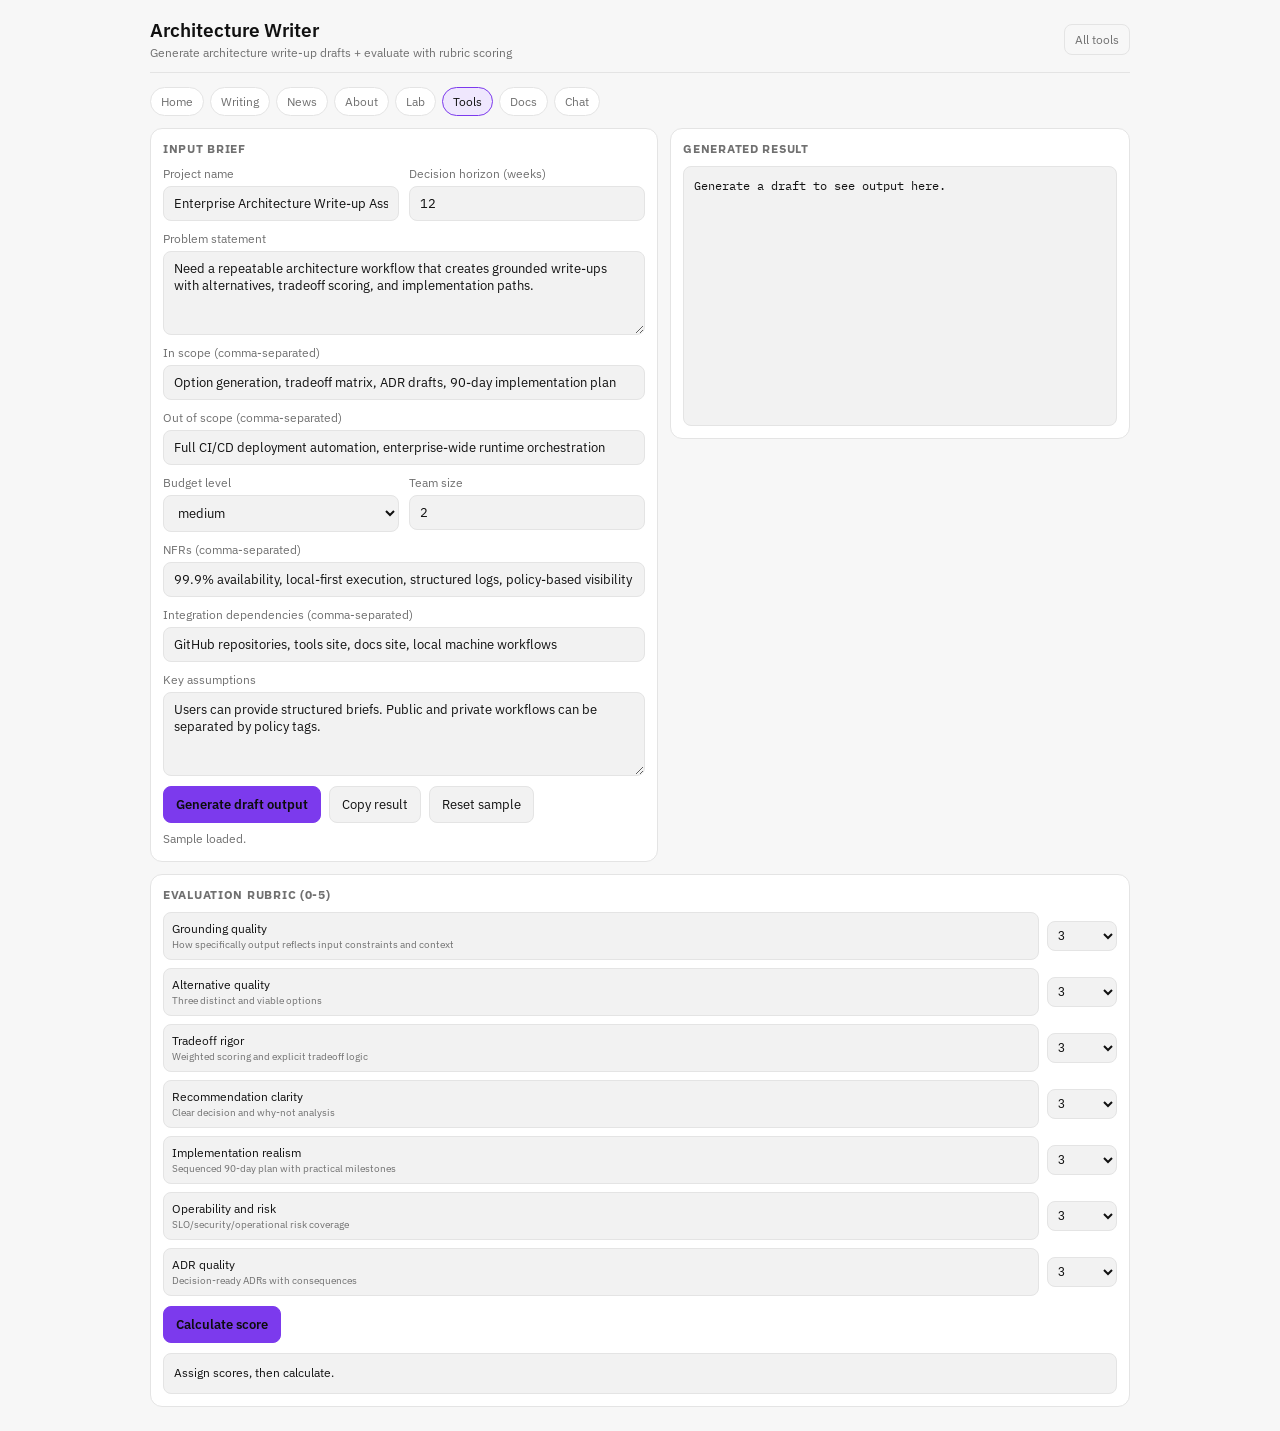
==== public/architecture-writer.html @ 19bf6549 "feat(nav): align tools pages with global site menu" ====
<!DOCTYPE html>
<html lang="en">
<head>
  <meta charset="UTF-8" />
  <meta name="viewport" content="width=device-width, initial-scale=1.0" />
  <title>Architecture Writer</title>
  <script>
    (function () {
      var m = document.cookie.match(/(?:^|;\s*)theme=(light|dark)/);
      var cookieTheme = m ? m[1] : null;
      var localTheme = null;
      try { localTheme = localStorage.getItem('theme'); } catch (_) {}
      var prefersDark = window.matchMedia && window.matchMedia('(prefers-color-scheme: dark)').matches;
      var theme = cookieTheme || localTheme || (prefersDark ? 'dark' : 'light');
      document.documentElement.setAttribute('data-theme', theme);
    })();
  </script>
  <link href="https://fonts.googleapis.com/css2?family=IBM+Plex+Mono:wght@400;500&family=IBM+Plex+Sans:wght@400;500;600&display=swap" rel="stylesheet" />
  <style>
    *, *::before, *::after { box-sizing: border-box; margin: 0; padding: 0; }
    :root {
      --bg: #0d0d0d;
      --surface: #161616;
      --surface2: #1f1f1f;
      --border: #2c2c2c;
      --text: #e2e2e2;
      --muted: #6b6b6b;
      --accent: #a78bfa;
      --ok: #4ade80;
      --warn: #fbbf24;
      --bad: #f87171;
      --sans: 'IBM Plex Sans', sans-serif;
      --mono: 'IBM Plex Mono', monospace;
    }
    html[data-theme="light"] {
      --bg: #f7f7f7;
      --surface: #ffffff;
      --surface2: #f2f2f2;
      --border: #e4e4e4;
      --text: #111111;
      --muted: #707070;
      --accent: #7c3aed;
      --ok: #166534;
      --warn: #92400e;
      --bad: #b91c1c;
    }
    html, body {
      background: var(--bg);
      color: var(--text);
      font-family: var(--sans);
      min-height: 100%;
      -webkit-font-smoothing: antialiased;
    }
    body { padding: 18px 20px 24px; }
    .container { max-width: 980px; margin: 0 auto; }
    header {
      border-bottom: 1px solid var(--border);
      padding-bottom: 12px;
      margin-bottom: 14px;
      display: flex;
      align-items: center;
      justify-content: space-between;
      gap: 12px;
    }
    .title h1 { font-size: 19px; font-weight: 600; margin-bottom: 3px; }
    .subtitle { font-size: 12px; color: var(--muted); }
    .back-link {
      text-decoration: none;
      font-size: 12px;
      color: var(--muted);
      border: 1px solid var(--border);
      border-radius: 8px;
      padding: 7px 10px;
      white-space: nowrap;
    }
    .back-link:hover { color: var(--text); border-color: var(--accent); }
    .global-nav {
      display: flex;
      flex-wrap: wrap;
      gap: 6px;
      margin-top: 12px;
    }
    .global-nav a {
      text-decoration: none;
      font-size: 12px;
      color: var(--muted);
      border: 1px solid var(--border);
      background: var(--surface);
      border-radius: 999px;
      padding: 6px 10px;
      transition: color 0.15s, border-color 0.15s;
    }
    .global-nav a:hover { color: var(--text); border-color: var(--accent); }
    .global-nav a.active {
      color: var(--text);
      border-color: var(--accent);
      background: color-mix(in srgb, var(--accent) 12%, var(--surface));
    }

    .layout {
      display: grid;
      grid-template-columns: 1.05fr 0.95fr;
      gap: 12px;
      align-items: start;
    }

    .panel {
      background: var(--surface);
      border: 1px solid var(--border);
      border-radius: 12px;
      padding: 12px;
    }

    .panel h2 {
      font-size: 12px;
      text-transform: uppercase;
      letter-spacing: 0.06em;
      color: var(--muted);
      margin-bottom: 10px;
    }

    .grid {
      display: grid;
      grid-template-columns: repeat(2, minmax(0, 1fr));
      gap: 10px;
      margin-bottom: 10px;
    }

    .field { display: flex; flex-direction: column; gap: 5px; }
    .field span { font-size: 12px; color: var(--muted); }

    .field input,
    .field textarea,
    .field select {
      width: 100%;
      background: var(--surface2);
      border: 1px solid var(--border);
      color: var(--text);
      border-radius: 8px;
      padding: 8px 10px;
      font-size: 13px;
      font-family: var(--sans);
    }

    .field textarea { min-height: 84px; resize: vertical; }
    .field.full { grid-column: 1 / -1; }

    .actions { display: flex; gap: 8px; flex-wrap: wrap; margin-top: 10px; }
    .btn {
      border: 1px solid var(--border);
      background: var(--surface2);
      color: var(--text);
      border-radius: 8px;
      padding: 9px 12px;
      font-size: 13px;
      font-family: var(--sans);
      cursor: pointer;
    }
    .btn:hover { border-color: var(--accent); }
    .btn.primary {
      background: var(--accent);
      border-color: var(--accent);
      color: #0d0d0d;
      font-weight: 600;
    }

    .result {
      min-height: 260px;
      max-height: 70vh;
      overflow: auto;
      white-space: pre-wrap;
      font-size: 12px;
      line-height: 1.55;
      color: var(--text);
      background: var(--surface2);
      border: 1px solid var(--border);
      border-radius: 8px;
      padding: 10px;
      font-family: var(--mono);
    }

    .status {
      margin-top: 8px;
      font-size: 12px;
      color: var(--muted);
      min-height: 18px;
    }

    .rubric-grid {
      display: grid;
      grid-template-columns: 1fr auto;
      gap: 8px;
      margin-top: 8px;
      align-items: center;
    }

    .rubric-item {
      padding: 8px;
      border: 1px solid var(--border);
      border-radius: 8px;
      background: var(--surface2);
      font-size: 12px;
      color: var(--text);
    }

    .rubric-item small { color: var(--muted); display: block; margin-top: 2px; }

    .rubric-grid select {
      width: 70px;
      background: var(--surface2);
      border: 1px solid var(--border);
      color: var(--text);
      border-radius: 8px;
      padding: 6px;
      font-size: 12px;
    }

    .score-box {
      margin-top: 10px;
      padding: 10px;
      border-radius: 8px;
      border: 1px solid var(--border);
      background: var(--surface2);
      font-size: 12px;
      line-height: 1.55;
    }

    .score-pass { color: var(--ok); }
    .score-warn { color: var(--warn); }
    .score-fail { color: var(--bad); }

    @media (max-width: 900px) {
      .layout { grid-template-columns: 1fr; }
    }
    @media (max-width: 680px) {
      .grid { grid-template-columns: 1fr; }
    }
  </style>
</head>
<body>
  <div class="container">
    <header>
      <div class="title">
        <h1>Architecture Writer</h1>
        <div class="subtitle">Generate architecture write-up drafts + evaluate with rubric scoring</div>
      </div>
      <a class="back-link" href="/">All tools</a>
    </header>
    <nav class="global-nav" aria-label="Global" style="margin-bottom: 12px;">
      <a href="https://sajivfrancis.com/">Home</a>
      <a href="https://sajivfrancis.com/blog/">Writing</a>
      <a href="https://sajivfrancis.com/news/">News</a>
      <a href="https://sajivfrancis.com/about/">About</a>
      <a href="https://sajivfrancis.com/lab/ea-explorer/">Lab</a>
      <a class="active" href="/">Tools</a>
      <a href="https://docs.sajivfrancis.com/">Docs</a>
      <a href="https://chat.sajivfrancis.com/">Chat</a>
    </nav>

    <div class="layout">
      <section class="panel">
        <h2>Input brief</h2>

        <div class="grid">
          <label class="field">
            <span>Project name</span>
            <input type="text" id="projectName" placeholder="Gravitite Workflow Library" />
          </label>

          <label class="field">
            <span>Decision horizon (weeks)</span>
            <input type="number" id="horizon" min="2" value="12" />
          </label>

          <label class="field full">
            <span>Problem statement</span>
            <textarea id="problem">Need a repeatable architecture workflow that creates grounded write-ups with alternatives, tradeoff scoring, and implementation paths.</textarea>
          </label>

          <label class="field full">
            <span>In scope (comma-separated)</span>
            <input type="text" id="inScope" value="Option generation, tradeoff matrix, ADR drafts, 90-day plan" />
          </label>

          <label class="field full">
            <span>Out of scope (comma-separated)</span>
            <input type="text" id="outScope" value="Full CI/CD automation, enterprise-wide orchestration" />
          </label>

          <label class="field">
            <span>Budget level</span>
            <select id="budget">
              <option value="low">low</option>
              <option value="medium" selected>medium</option>
              <option value="high">high</option>
            </select>
          </label>

          <label class="field">
            <span>Team size</span>
            <input type="number" id="team" min="1" value="2" />
          </label>

          <label class="field full">
            <span>NFRs (comma-separated)</span>
            <input type="text" id="nfrs" value="99.9% availability, logs + traceability, local secrets only, portable runner" />
          </label>

          <label class="field full">
            <span>Integration dependencies (comma-separated)</span>
            <input type="text" id="deps" value="GitHub repos, tools site, docs site, local machine workflows" />
          </label>

          <label class="field full">
            <span>Key assumptions</span>
            <textarea id="assumptions">Users can provide structured briefs. Public and private workflows can be separated by policy tags.</textarea>
          </label>
        </div>

        <div class="actions">
          <button class="btn primary" id="generateBtn">Generate draft output</button>
          <button class="btn" id="copyBtn">Copy result</button>
          <button class="btn" id="loadSampleBtn">Reset sample</button>
        </div>

        <div class="status" id="status">Ready.</div>
      </section>

      <section class="panel">
        <h2>Generated result</h2>
        <div id="result" class="result">Generate a draft to see output here.</div>
      </section>

      <section class="panel" style="grid-column: 1 / -1;">
        <h2>Evaluation rubric (0-5)</h2>
        <div id="rubric"></div>
        <div class="actions">
          <button class="btn primary" id="scoreBtn">Calculate score</button>
        </div>
        <div class="score-box" id="scoreBox">Assign scores, then calculate.</div>
      </section>
    </div>
  </div>

  <script>
    const RUBRIC = [
      { key: 'grounding', label: 'Grounding quality', hint: 'How specifically output reflects input constraints and context' },
      { key: 'alternatives', label: 'Alternative quality', hint: 'Three distinct and viable options' },
      { key: 'tradeoffs', label: 'Tradeoff rigor', hint: 'Weighted scoring and explicit tradeoff logic' },
      { key: 'recommendation', label: 'Recommendation clarity', hint: 'Clear decision and why-not analysis' },
      { key: 'implementation', label: 'Implementation realism', hint: 'Sequenced 90-day plan with practical milestones' },
      { key: 'operability', label: 'Operability and risk', hint: 'SLO/security/operational risk coverage' },
      { key: 'adr', label: 'ADR quality', hint: 'Decision-ready ADRs with consequences' },
    ];

    function byId(id) { return document.getElementById(id); }

    function splitCsv(text) {
      return text
        .split(',')
        .map((s) => s.trim())
        .filter(Boolean);
    }

    function loadSample() {
      byId('projectName').value = 'Enterprise Architecture Write-up Assistant';
      byId('horizon').value = '12';
      byId('problem').value = 'Need a repeatable architecture workflow that creates grounded write-ups with alternatives, tradeoff scoring, and implementation paths.';
      byId('inScope').value = 'Option generation, tradeoff matrix, ADR drafts, 90-day implementation plan';
      byId('outScope').value = 'Full CI/CD deployment automation, enterprise-wide runtime orchestration';
      byId('budget').value = 'medium';
      byId('team').value = '2';
      byId('nfrs').value = '99.9% availability, local-first execution, structured logs, policy-based visibility';
      byId('deps').value = 'GitHub repositories, tools site, docs site, local machine workflows';
      byId('assumptions').value = 'Users can provide structured briefs. Public and private workflows can be separated by policy tags.';
      byId('status').textContent = 'Sample loaded.';
    }

    function gatherInput() {
      return {
        projectName: byId('projectName').value.trim(),
        horizon: byId('horizon').value.trim(),
        problem: byId('problem').value.trim(),
        inScope: splitCsv(byId('inScope').value),
        outScope: splitCsv(byId('outScope').value),
        budget: byId('budget').value,
        team: byId('team').value.trim(),
        nfrs: splitCsv(byId('nfrs').value),
        deps: splitCsv(byId('deps').value),
        assumptions: byId('assumptions').value.trim(),
      };
    }

    function validateInput(input) {
      if (!input.projectName) return 'Project name is required.';
      if (!input.problem || input.problem.length < 20) return 'Problem statement should be at least 20 characters.';
      if (!input.inScope.length) return 'Add at least one in-scope item.';
      if (!input.outScope.length) return 'Add at least one out-of-scope item.';
      if (!input.nfrs.length) return 'Add at least one NFR.';
      if (!input.deps.length) return 'Add at least one dependency.';
      return '';
    }

    function buildOption(name, strengths, risks) {
      return `### ${name}\n- Architecture summary: ${strengths.join('; ')}\n- Risks: ${risks.join('; ')}\n`;
    }

    function generateDraft(input) {
      const optionA = buildOption(
        'Option A - Local-first workflow pack',
        [
          'Fast setup for personal and workplace machines',
          'Low operational overhead',
          'Strong portability',
        ],
        [
          'Limited centralized observability',
          'Version drift across machines',
        ]
      );

      const optionB = buildOption(
        'Option B - Hybrid orchestrator + local runners',
        [
          'Shared policy governance with local execution',
          'Balanced control and flexibility',
          'Good fit for public/private split',
        ],
        [
          'Needs connector hardening',
          'Moderate implementation complexity',
        ]
      );

      const optionC = buildOption(
        'Option C - Hosted orchestration platform',
        [
          'Centralized visibility and standardization',
          'Easier team-wide rollout',
          'Consistent artifact retention',
        ],
        [
          'Higher cost and ops burden',
          'Data governance concerns for private workflows',
        ]
      );

      return `# Architecture Write-up Draft\n\n## 1. Executive summary\n${input.projectName} should start with a hybrid model that keeps agent workflow logic portable while enforcing shared policy and output standards.\n\n## 2. Problem framing and constraints\n- Problem: ${input.problem}\n- In scope: ${input.inScope.join('; ')}\n- Out of scope: ${input.outScope.join('; ')}\n- Budget/team: ${input.budget} budget, team size ${input.team}\n- Decision horizon: ${input.horizon} weeks\n- Assumptions: ${input.assumptions}\n\n## 3. Architecture options\n${optionA}\n${optionB}\n${optionC}\n## 4. Weighted scoring matrix\n| Criterion | Weight | A | B | C |\n|---|---:|---:|---:|---:|\n| Delivery speed | 20 | 5 | 4 | 2 |\n| Cost profile | 15 | 5 | 4 | 2 |\n| Operability | 20 | 2 | 4 | 5 |\n| Security/compliance fit | 20 | 3 | 4 | 4 |\n| Portability | 15 | 5 | 4 | 2 |\n| Scalability | 10 | 3 | 4 | 5 |\n| **Total (weighted)** | 100 | **3.95** | **4.00** | **3.30** |\n\n## 5. Recommendation and rationale\nRecommend Option B (hybrid orchestrator + local runners) because it best balances governance, portability, and future team-scale growth.\n\nWhy not A: strong portability but weak shared controls and observability.\nWhy not C: strong centralization but high cost and data-governance complexity at this stage.\n\n## 6. ADR drafts\n- ADR-001: Adopt hybrid architecture writer runtime model\n- ADR-002: Enforce public/private workflow policy tagging\n- ADR-003: Standardize output contract for architecture artifacts\n\n## 7. 90-day implementation plan\n- Weeks 1-4: finalize schema + template + rubric and CLI runner\n- Weeks 5-8: add policy tagging, artifact storage, and validation hooks\n- Weeks 9-12: add pack distribution, versioning, and onboarding docs\n\n## 8. Risk register\n1. Inconsistent input quality -> add input validation + prompts\n2. Policy drift -> central policy manifest + version pinning\n3. Runner fragmentation -> compatibility matrix and conformance tests\n4. Weak adoption -> provide one-click starter packs\n5. Sensitive output leakage -> default private mode + manual publish gate\n\n## 9. Input footprint\n- NFRs: ${input.nfrs.join('; ')}\n- Dependencies: ${input.deps.join('; ')}\n`;
    }

    function renderRubric() {
      const host = byId('rubric');
      host.innerHTML = '';
      for (const row of RUBRIC) {
        const wrap = document.createElement('div');
        wrap.className = 'rubric-grid';

        const label = document.createElement('div');
        label.className = 'rubric-item';
        label.innerHTML = `${row.label}<small>${row.hint}</small>`;

        const score = document.createElement('select');
        score.id = `score-${row.key}`;
        for (let i = 0; i <= 5; i++) {
          const option = document.createElement('option');
          option.value = String(i);
          option.textContent = String(i);
          if (i === 3) option.selected = true;
          score.appendChild(option);
        }

        wrap.appendChild(label);
        wrap.appendChild(score);
        host.appendChild(wrap);
      }
    }

    function calculateScore() {
      const scores = RUBRIC.map((r) => Number(byId(`score-${r.key}`).value));
      const avg = scores.reduce((a, b) => a + b, 0) / scores.length;
      const min = Math.min.apply(null, scores);

      const pass = avg >= 4 && min >= 3;
      const scoreClass = pass ? 'score-pass' : (avg >= 3 ? 'score-warn' : 'score-fail');

      byId('scoreBox').innerHTML =
        `<div><strong>Average score:</strong> ${avg.toFixed(2)} / 5</div>` +
        `<div><strong>Lowest dimension:</strong> ${min}</div>` +
        `<div class="${scoreClass}"><strong>Verdict:</strong> ${pass ? 'PASS' : 'FAIL'}</div>` +
        `<div style="margin-top:6px; color: var(--muted);">Pass rule: average >= 4.0 and no dimension below 3.</div>`;
    }

    byId('generateBtn').addEventListener('click', function () {
      const input = gatherInput();
      const err = validateInput(input);
      if (err) {
        byId('status').textContent = err;
        return;
      }
      const out = generateDraft(input);
      byId('result').textContent = out;
      byId('status').textContent = 'Draft generated. Score it with the rubric below.';
    });

    byId('copyBtn').addEventListener('click', async function () {
      const text = byId('result').textContent || '';
      if (!text.trim()) {
        byId('status').textContent = 'Nothing to copy yet.';
        return;
      }
      try {
        await navigator.clipboard.writeText(text);
        byId('status').textContent = 'Result copied to clipboard.';
      } catch (_) {
        byId('status').textContent = 'Clipboard copy failed on this browser.';
      }
    });

    byId('loadSampleBtn').addEventListener('click', loadSample);
    byId('scoreBtn').addEventListener('click', calculateScore);

    renderRubric();
    loadSample();
  </script>
</body>
</html>
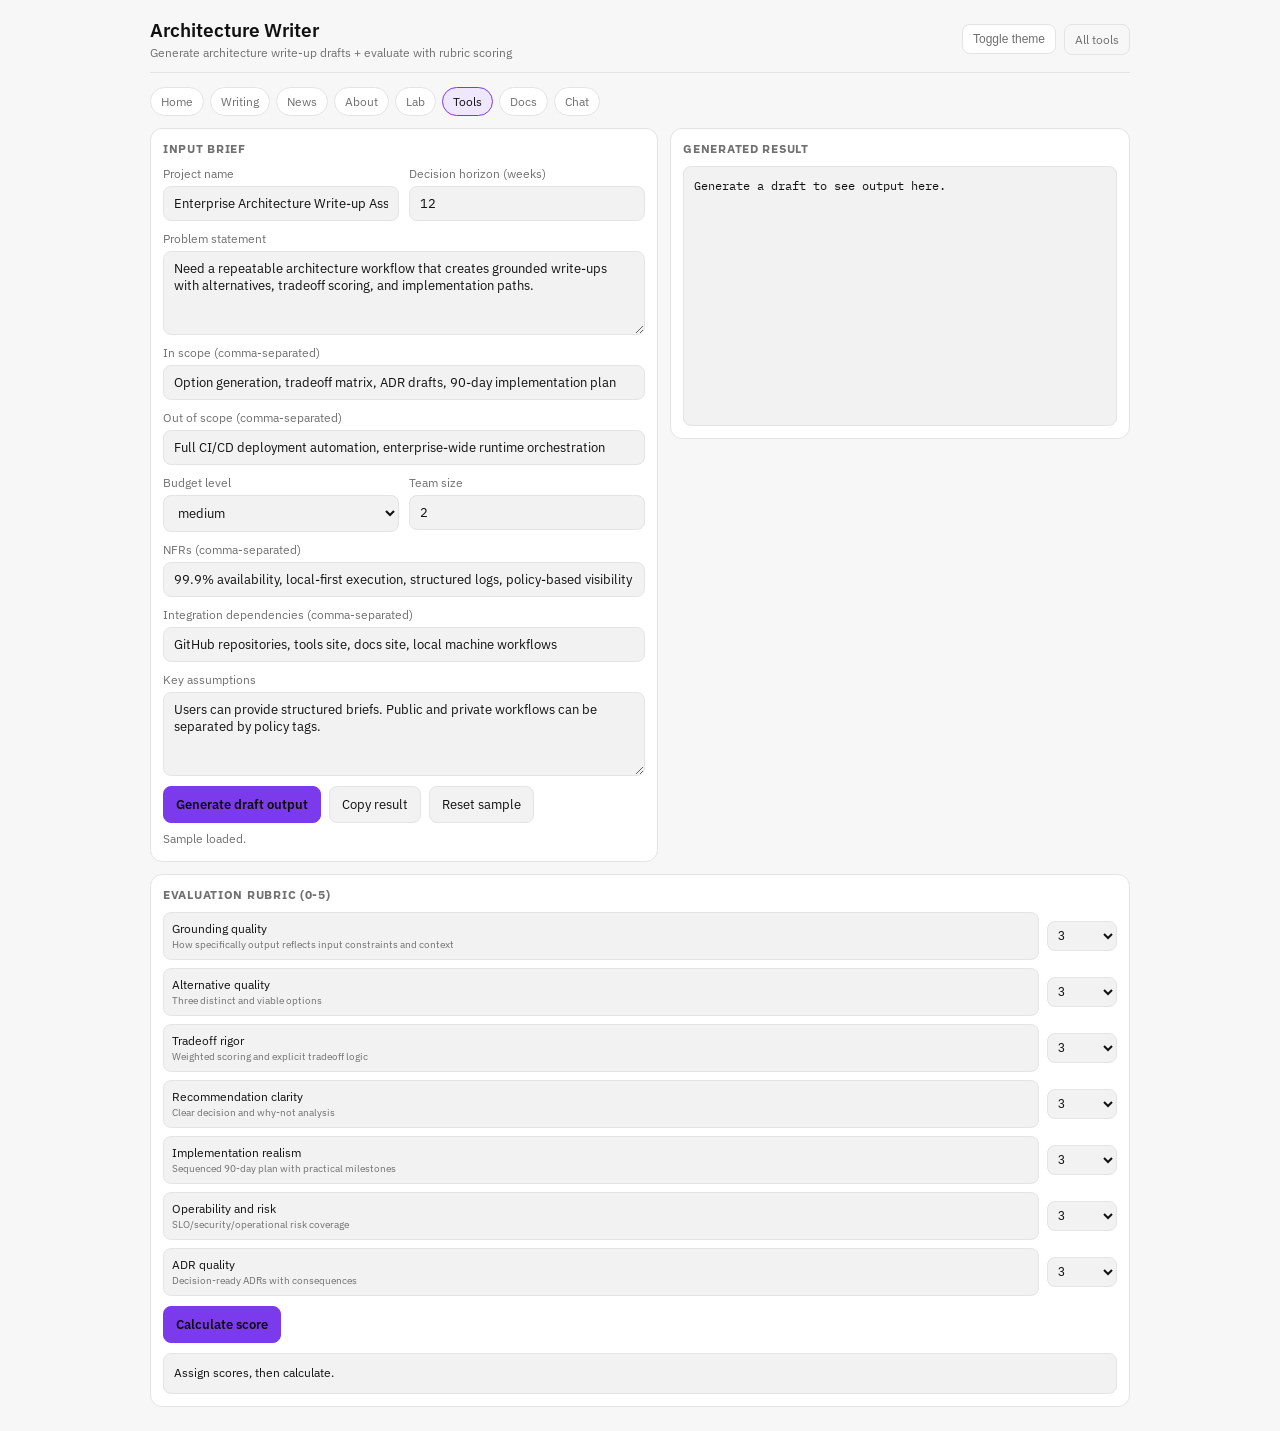
==== commit 14365c9b: "feat(theme): add synced theme toggle across tools pages" ====
--- a/public/architecture-writer.html
+++ b/public/architecture-writer.html
@@ -6,13 +6,26 @@
   <title>Architecture Writer</title>
   <script>
     (function () {
+      function applyTheme(theme) {
+        document.documentElement.setAttribute('data-theme', theme);
+      }
       var m = document.cookie.match(/(?:^|;\s*)theme=(light|dark)/);
       var cookieTheme = m ? m[1] : null;
       var localTheme = null;
       try { localTheme = localStorage.getItem('theme'); } catch (_) {}
       var prefersDark = window.matchMedia && window.matchMedia('(prefers-color-scheme: dark)').matches;
       var theme = cookieTheme || localTheme || (prefersDark ? 'dark' : 'light');
-      document.documentElement.setAttribute('data-theme', theme);
+      applyTheme(theme);
+      window.__setSiteTheme = function (next) {
+        applyTheme(next);
+        try { localStorage.setItem('theme', next); } catch (_) {}
+        document.cookie = 'theme=' + next + '; Domain=.sajivfrancis.com; Path=/; Max-Age=31536000; SameSite=Lax; Secure';
+      };
+      window.__toggleSiteTheme = function () {
+        var next = document.documentElement.getAttribute('data-theme') === 'dark' ? 'light' : 'dark';
+        window.__setSiteTheme(next);
+        return next;
+      };
     })();
   </script>
   <link href="https://fonts.googleapis.com/css2?family=IBM+Plex+Mono:wght@400;500&family=IBM+Plex+Sans:wght@400;500;600&display=swap" rel="stylesheet" />
@@ -74,6 +87,18 @@
       white-space: nowrap;
     }
     .back-link:hover { color: var(--text); border-color: var(--accent); }
+    .theme-btn {
+      text-decoration: none;
+      font-size: 12px;
+      color: var(--muted);
+      border: 1px solid var(--border);
+      background: var(--surface);
+      border-radius: 8px;
+      padding: 7px 10px;
+      white-space: nowrap;
+      cursor: pointer;
+    }
+    .theme-btn:hover { color: var(--text); border-color: var(--accent); }
     .global-nav {
       display: flex;
       flex-wrap: wrap;
@@ -244,7 +269,10 @@
         <h1>Architecture Writer</h1>
         <div class="subtitle">Generate architecture write-up drafts + evaluate with rubric scoring</div>
       </div>
-      <a class="back-link" href="/">All tools</a>
+      <div style="display:flex; align-items:center; gap:8px; flex-wrap: wrap; justify-content: flex-end;">
+        <button class="theme-btn" id="theme-toggle" type="button">Toggle theme</button>
+        <a class="back-link" href="/">All tools</a>
+      </div>
     </header>
     <nav class="global-nav" aria-label="Global" style="margin-bottom: 12px;">
       <a href="https://sajivfrancis.com/">Home</a>
@@ -518,6 +546,9 @@
 
     byId('loadSampleBtn').addEventListener('click', loadSample);
     byId('scoreBtn').addEventListener('click', calculateScore);
+    byId('theme-toggle').addEventListener('click', function () {
+      window.__toggleSiteTheme();
+    });
 
     renderRubric();
     loadSample();
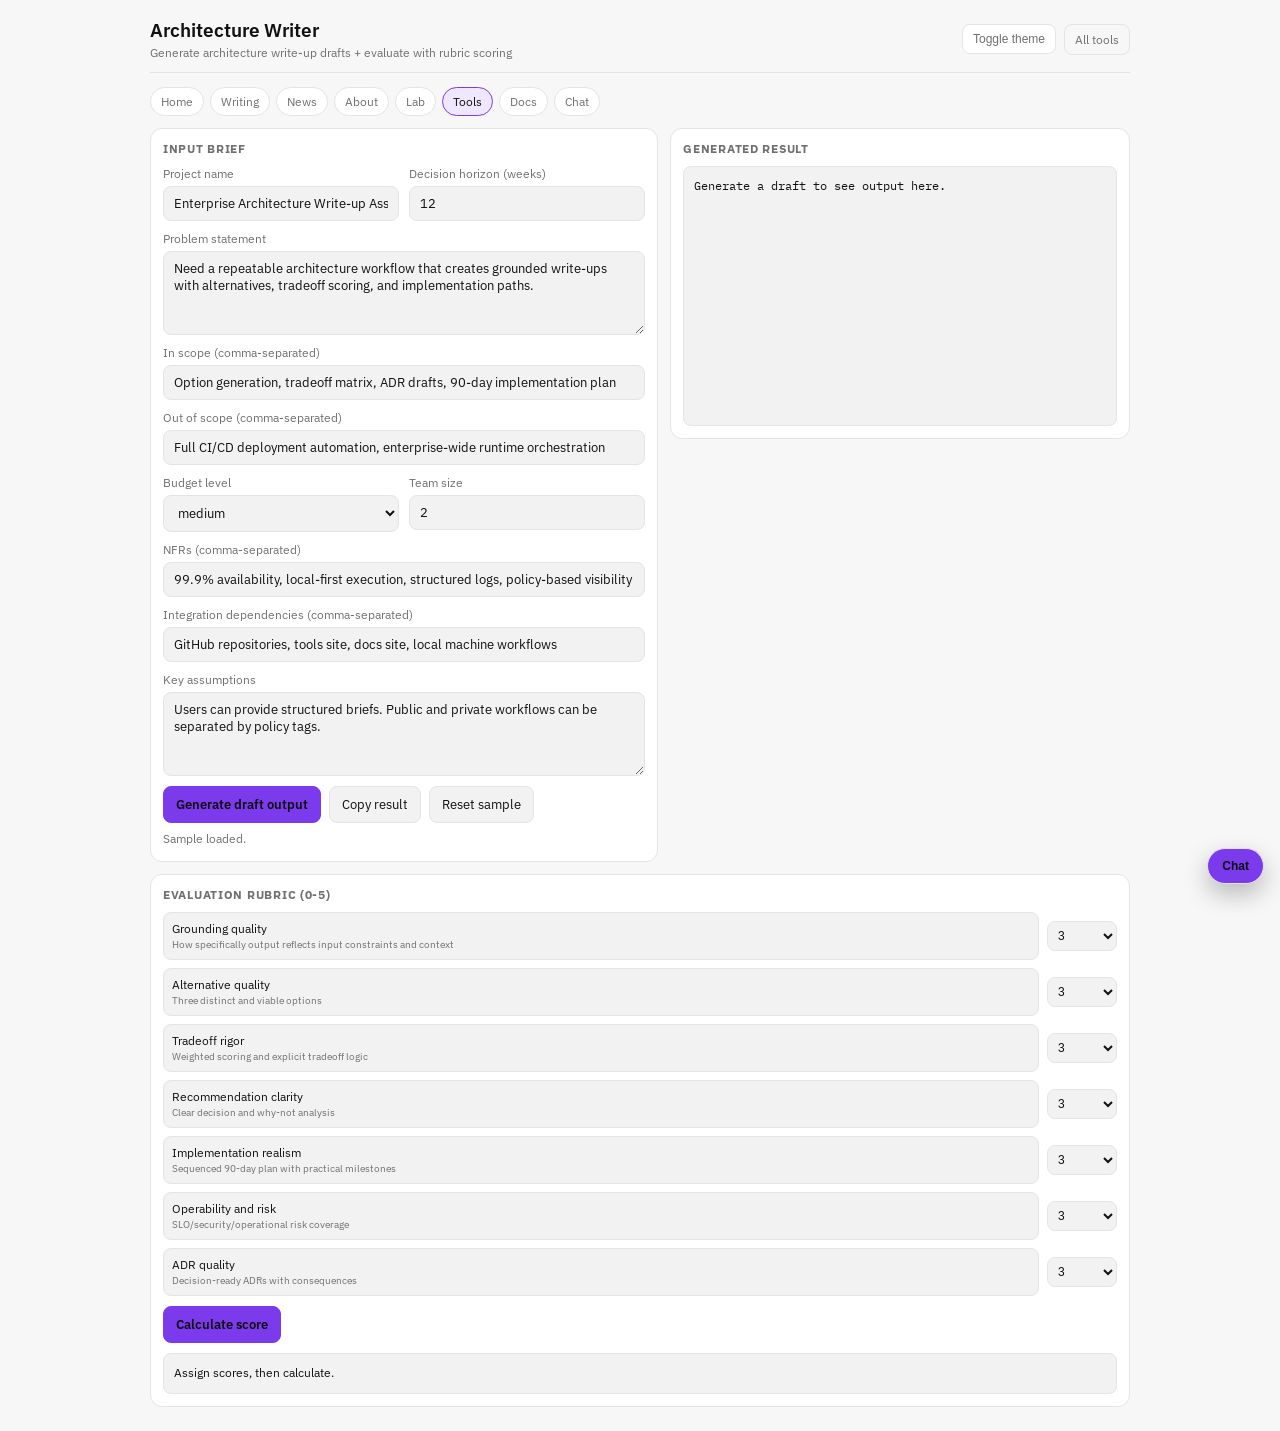
==== commit 8737c6a2: "feat(tools): add chat iframe launcher across tools pages" ====
--- a/public/architecture-writer.html
+++ b/public/architecture-writer.html
@@ -260,6 +260,71 @@
     @media (max-width: 680px) {
       .grid { grid-template-columns: 1fr; }
     }
+
+    .chat-launcher {
+      position: fixed;
+      right: 16px;
+      bottom: 16px;
+      z-index: 40;
+      border: 1px solid var(--border);
+      background: var(--accent);
+      color: #0d0d0d;
+      border-radius: 999px;
+      padding: 10px 14px;
+      font-size: 12px;
+      font-weight: 600;
+      cursor: pointer;
+      box-shadow: 0 10px 24px rgba(0, 0, 0, 0.25);
+    }
+    .chat-modal {
+      position: fixed;
+      inset: 0;
+      z-index: 60;
+      display: none;
+      align-items: flex-end;
+      justify-content: flex-end;
+      padding: 14px;
+    }
+    .chat-modal.open { display: flex; }
+    .chat-backdrop { position: absolute; inset: 0; background: rgba(0, 0, 0, 0.45); }
+    .chat-panel {
+      position: relative;
+      width: min(420px, calc(100vw - 20px));
+      height: min(700px, calc(100vh - 20px));
+      background: var(--surface);
+      border: 1px solid var(--border);
+      border-radius: 14px;
+      overflow: hidden;
+      display: flex;
+      flex-direction: column;
+    }
+    .chat-panel.expanded {
+      width: calc(100vw - 20px);
+      height: calc(100vh - 20px);
+    }
+    .chat-head {
+      display: flex;
+      align-items: center;
+      justify-content: space-between;
+      gap: 8px;
+      padding: 8px 10px;
+      border-bottom: 1px solid var(--border);
+      background: var(--surface2, var(--surface));
+      font-size: 12px;
+      color: var(--muted);
+    }
+    .chat-head-actions { display: flex; gap: 6px; }
+    .chat-head-actions button {
+      border: 1px solid var(--border);
+      background: var(--surface);
+      color: var(--muted);
+      border-radius: 6px;
+      font-size: 11px;
+      padding: 4px 7px;
+      cursor: pointer;
+    }
+    .chat-head-actions button:hover { color: var(--text); border-color: var(--accent); }
+    .chat-frame { width: 100%; height: 100%; border: 0; background: #fff; flex: 1; }
   </style>
 </head>
 <body>
@@ -370,6 +435,21 @@
     </div>
   </div>
 
+  <button class="chat-launcher" id="chat-launcher" type="button">Chat</button>
+  <div class="chat-modal" id="chat-modal" aria-hidden="true">
+    <div class="chat-backdrop" id="chat-backdrop"></div>
+    <section class="chat-panel" id="chat-panel" role="dialog" aria-label="Chat">
+      <div class="chat-head">
+        <span>chat.sajivfrancis.com</span>
+        <div class="chat-head-actions">
+          <button id="chat-expand" type="button">Expand</button>
+          <button id="chat-close" type="button">Close</button>
+        </div>
+      </div>
+      <iframe class="chat-frame" id="chat-frame" src="https://chat.sajivfrancis.com/?mode=public" loading="lazy" allow="clipboard-write"></iframe>
+    </section>
+  </div>
+
   <script>
     const RUBRIC = [
       { key: 'grounding', label: 'Grounding quality', hint: 'How specifically output reflects input constraints and context' },
@@ -550,6 +630,40 @@
       window.__toggleSiteTheme();
     });
 
+    (function () {
+      var launcher = byId('chat-launcher');
+      var modal = byId('chat-modal');
+      var backdrop = byId('chat-backdrop');
+      var closeBtn = byId('chat-close');
+      var expandBtn = byId('chat-expand');
+      var panel = byId('chat-panel');
+
+      function openChat() {
+        modal.classList.add('open');
+        modal.setAttribute('aria-hidden', 'false');
+      }
+
+      function closeChat() {
+        modal.classList.remove('open');
+        modal.setAttribute('aria-hidden', 'true');
+        panel.classList.remove('expanded');
+        expandBtn.textContent = 'Expand';
+      }
+
+      function toggleExpand() {
+        panel.classList.toggle('expanded');
+        expandBtn.textContent = panel.classList.contains('expanded') ? 'Window' : 'Expand';
+      }
+
+      launcher.addEventListener('click', openChat);
+      closeBtn.addEventListener('click', closeChat);
+      backdrop.addEventListener('click', closeChat);
+      expandBtn.addEventListener('click', toggleExpand);
+      document.addEventListener('keydown', function (e) {
+        if (e.key === 'Escape' && modal.classList.contains('open')) closeChat();
+      });
+    })();
+
     renderRubric();
     loadSample();
   </script>
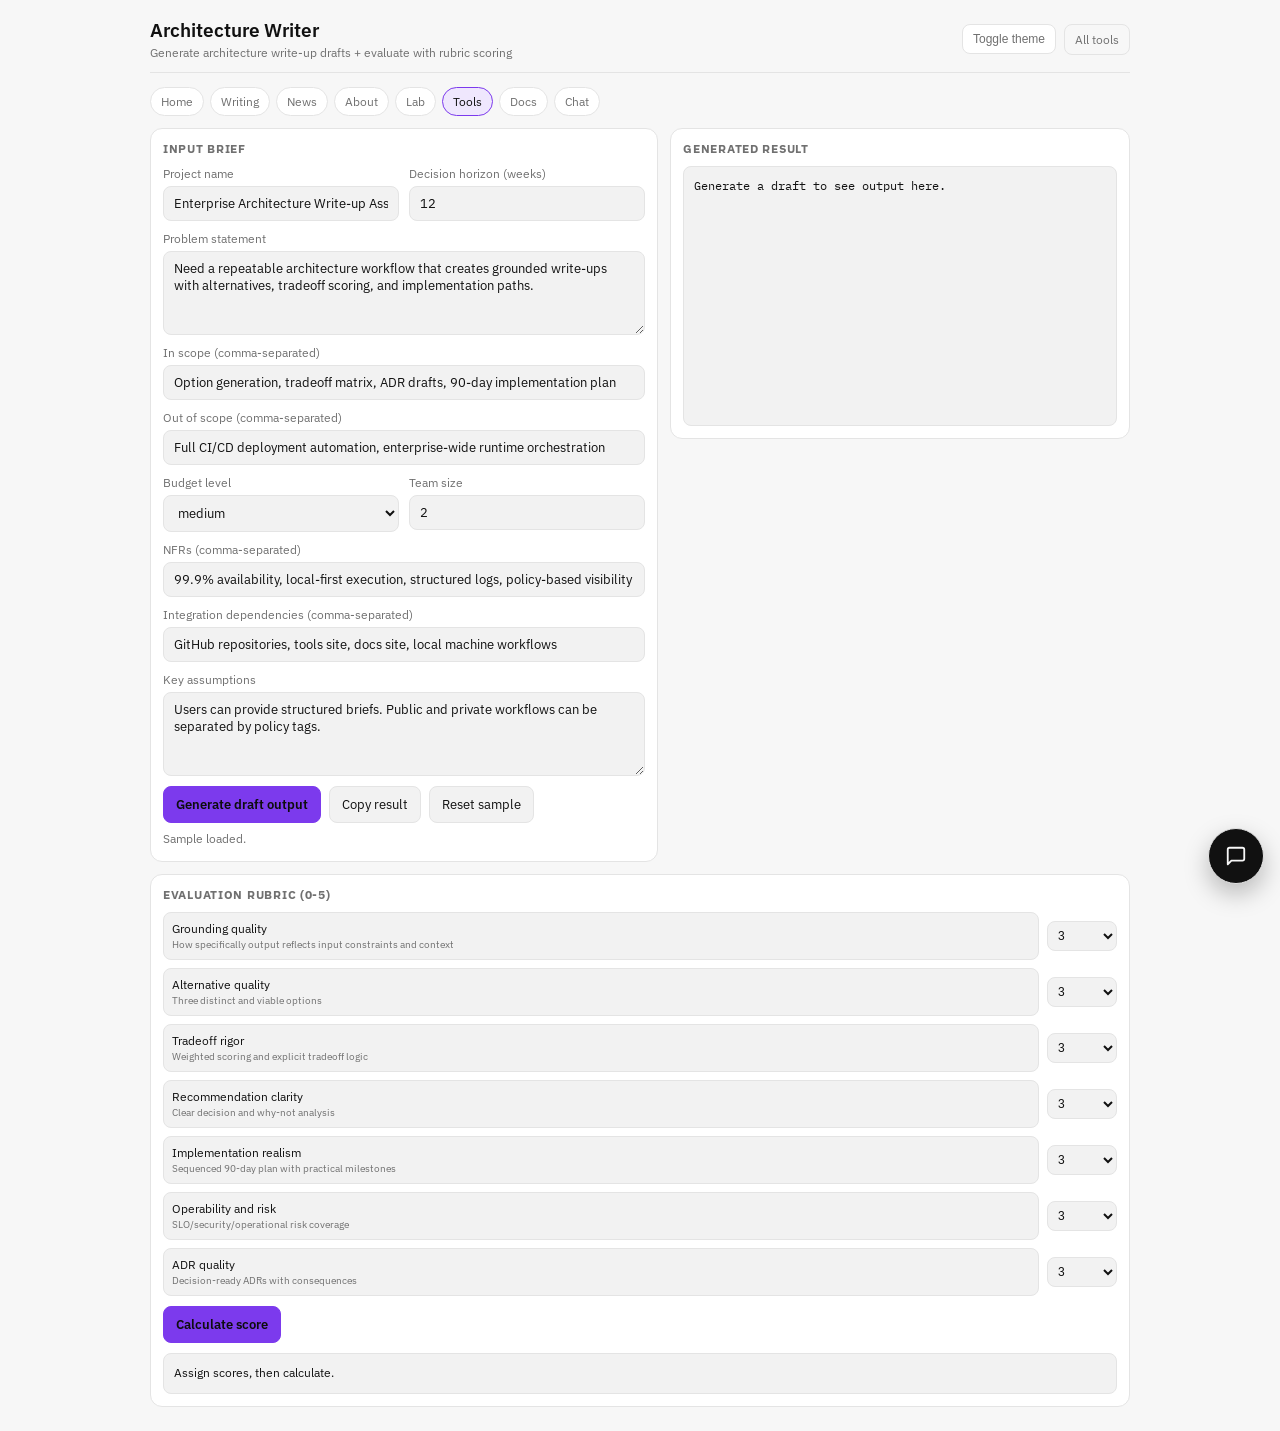
==== commit f49a8c54: "style(tools): align chat launcher with main site look" ====
--- a/public/architecture-writer.html
+++ b/public/architecture-writer.html
@@ -267,15 +267,19 @@
       bottom: 16px;
       z-index: 40;
       border: 1px solid var(--border);
-      background: var(--accent);
-      color: #0d0d0d;
+      background: var(--text);
+      color: var(--bg);
       border-radius: 999px;
-      padding: 10px 14px;
-      font-size: 12px;
-      font-weight: 600;
+      width: 56px;
+      height: 56px;
+      display: inline-flex;
+      align-items: center;
+      justify-content: center;
       cursor: pointer;
+      transition: opacity 0.15s;
       box-shadow: 0 10px 24px rgba(0, 0, 0, 0.25);
     }
+    .chat-launcher:hover { opacity: 0.9; }
     .chat-modal {
       position: fixed;
       inset: 0;
@@ -325,6 +329,14 @@
     }
     .chat-head-actions button:hover { color: var(--text); border-color: var(--accent); }
     .chat-frame { width: 100%; height: 100%; border: 0; background: #fff; flex: 1; }
+    @media (max-width: 768px) {
+      .chat-modal { padding: 0; }
+      .chat-panel {
+        width: 100%;
+        height: 100%;
+        border-radius: 0;
+      }
+    }
   </style>
 </head>
 <body>
@@ -435,7 +447,11 @@
     </div>
   </div>
 
-  <button class="chat-launcher" id="chat-launcher" type="button">Chat</button>
+  <button class="chat-launcher" id="chat-launcher" type="button" aria-label="Open chat" title="Chat with Sajiv">
+    <svg width="22" height="22" viewBox="0 0 24 24" fill="none" stroke="currentColor" stroke-width="2" stroke-linecap="round" stroke-linejoin="round" aria-hidden="true">
+      <path d="M21 15a2 2 0 0 1-2 2H7l-4 4V5a2 2 0 0 1 2-2h14a2 2 0 0 1 2 2z" />
+    </svg>
+  </button>
   <div class="chat-modal" id="chat-modal" aria-hidden="true">
     <div class="chat-backdrop" id="chat-backdrop"></div>
     <section class="chat-panel" id="chat-panel" role="dialog" aria-label="Chat">
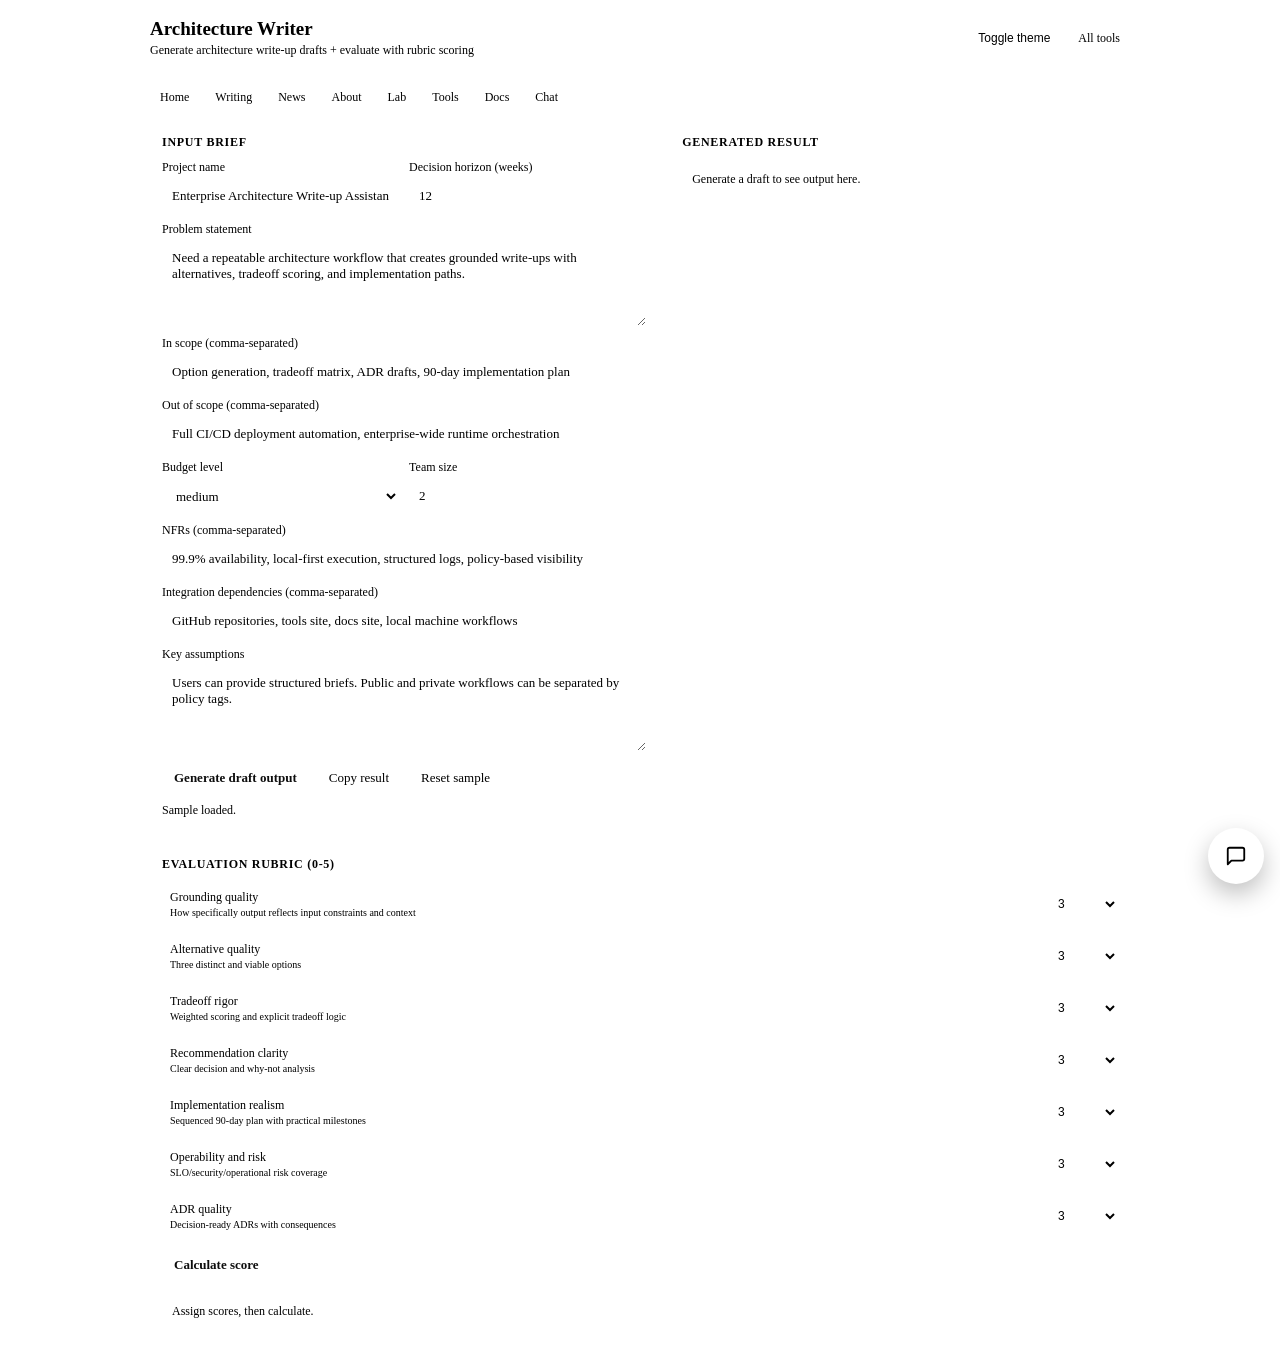
==== commit 36105449: "refactor(tools): dedupe page-level theme css" ====
--- a/public/architecture-writer.html
+++ b/public/architecture-writer.html
@@ -28,31 +28,14 @@
       };
     })();
   </script>
-  <link href="https://fonts.googleapis.com/css2?family=IBM+Plex+Mono:wght@400;500&family=IBM+Plex+Sans:wght@400;500;600&display=swap" rel="stylesheet" />
   <style>
     *, *::before, *::after { box-sizing: border-box; margin: 0; padding: 0; }
     :root {
-      --bg: #0d0d0d;
-      --surface: #161616;
-      --surface2: #1f1f1f;
-      --border: #2c2c2c;
-      --text: #e2e2e2;
-      --muted: #6b6b6b;
-      --accent: #a78bfa;
       --ok: #4ade80;
       --warn: #fbbf24;
       --bad: #f87171;
-      --sans: 'IBM Plex Sans', sans-serif;
-      --mono: 'IBM Plex Mono', monospace;
     }
     html[data-theme="light"] {
-      --bg: #f7f7f7;
-      --surface: #ffffff;
-      --surface2: #f2f2f2;
-      --border: #e4e4e4;
-      --text: #111111;
-      --muted: #707070;
-      --accent: #7c3aed;
       --ok: #166534;
       --warn: #92400e;
       --bad: #b91c1c;
@@ -338,6 +321,7 @@
       }
     }
   </style>
+  <link rel="stylesheet" href="/css/theme-parity.css">
 </head>
 <body>
   <div class="container">
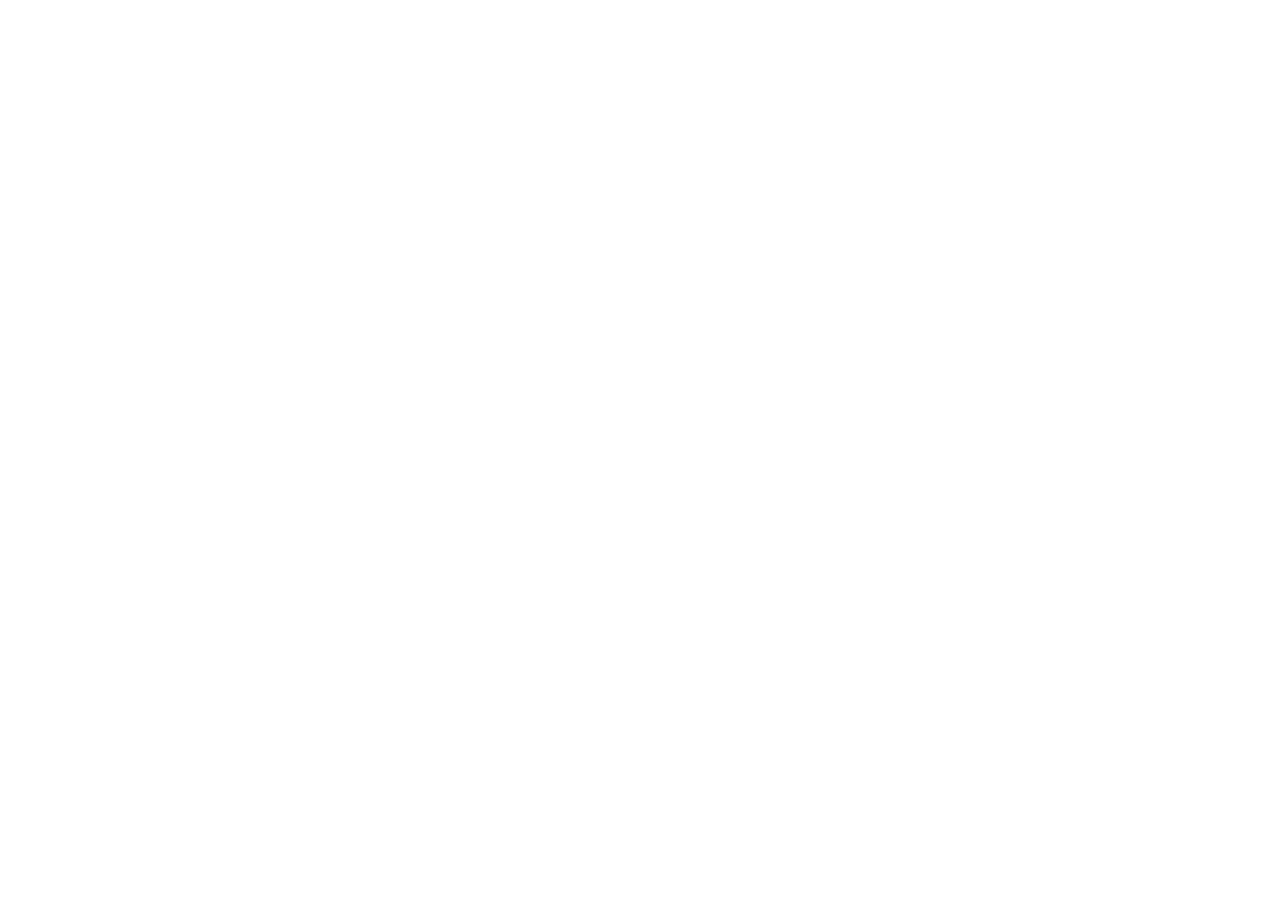
==== commit 771ad2b6: "chore(tools): redirect legacy pages to main-site tools routes" ====
--- a/public/architecture-writer.html
+++ b/public/architecture-writer.html
@@ -1,671 +1,16 @@
-<!DOCTYPE html>
+<!doctype html>
 <html lang="en">
 <head>
-  <meta charset="UTF-8" />
-  <meta name="viewport" content="width=device-width, initial-scale=1.0" />
-  <title>Architecture Writer</title>
+  <meta charset="UTF-8">
+  <meta name="viewport" content="width=device-width, initial-scale=1">
+  <title>Redirecting to /tools/architecture-writer</title>
+  <meta http-equiv="refresh" content="0;url=https://sajivfrancis.com/tools/architecture-writer/">
+  <link rel="canonical" href="https://sajivfrancis.com/tools/architecture-writer/">
   <script>
-    (function () {
-      function applyTheme(theme) {
-        document.documentElement.setAttribute('data-theme', theme);
-      }
-      var m = document.cookie.match(/(?:^|;\s*)theme=(light|dark)/);
-      var cookieTheme = m ? m[1] : null;
-      var localTheme = null;
-      try { localTheme = localStorage.getItem('theme'); } catch (_) {}
-      var prefersDark = window.matchMedia && window.matchMedia('(prefers-color-scheme: dark)').matches;
-      var theme = cookieTheme || localTheme || (prefersDark ? 'dark' : 'light');
-      applyTheme(theme);
-      window.__setSiteTheme = function (next) {
-        applyTheme(next);
-        try { localStorage.setItem('theme', next); } catch (_) {}
-        document.cookie = 'theme=' + next + '; Domain=.sajivfrancis.com; Path=/; Max-Age=31536000; SameSite=Lax; Secure';
-      };
-      window.__toggleSiteTheme = function () {
-        var next = document.documentElement.getAttribute('data-theme') === 'dark' ? 'light' : 'dark';
-        window.__setSiteTheme(next);
-        return next;
-      };
-    })();
+    window.location.replace('https://sajivfrancis.com/tools/architecture-writer/');
   </script>
-  <style>
-    *, *::before, *::after { box-sizing: border-box; margin: 0; padding: 0; }
-    :root {
-      --ok: #4ade80;
-      --warn: #fbbf24;
-      --bad: #f87171;
-    }
-    html[data-theme="light"] {
-      --ok: #166534;
-      --warn: #92400e;
-      --bad: #b91c1c;
-    }
-    html, body {
-      background: var(--bg);
-      color: var(--text);
-      font-family: var(--sans);
-      min-height: 100%;
-      -webkit-font-smoothing: antialiased;
-    }
-    body { padding: 18px 20px 24px; }
-    .container { max-width: 980px; margin: 0 auto; }
-    header {
-      border-bottom: 1px solid var(--border);
-      padding-bottom: 12px;
-      margin-bottom: 14px;
-      display: flex;
-      align-items: center;
-      justify-content: space-between;
-      gap: 12px;
-    }
-    .title h1 { font-size: 19px; font-weight: 600; margin-bottom: 3px; }
-    .subtitle { font-size: 12px; color: var(--muted); }
-    .back-link {
-      text-decoration: none;
-      font-size: 12px;
-      color: var(--muted);
-      border: 1px solid var(--border);
-      border-radius: 8px;
-      padding: 7px 10px;
-      white-space: nowrap;
-    }
-    .back-link:hover { color: var(--text); border-color: var(--accent); }
-    .theme-btn {
-      text-decoration: none;
-      font-size: 12px;
-      color: var(--muted);
-      border: 1px solid var(--border);
-      background: var(--surface);
-      border-radius: 8px;
-      padding: 7px 10px;
-      white-space: nowrap;
-      cursor: pointer;
-    }
-    .theme-btn:hover { color: var(--text); border-color: var(--accent); }
-    .global-nav {
-      display: flex;
-      flex-wrap: wrap;
-      gap: 6px;
-      margin-top: 12px;
-    }
-    .global-nav a {
-      text-decoration: none;
-      font-size: 12px;
-      color: var(--muted);
-      border: 1px solid var(--border);
-      background: var(--surface);
-      border-radius: 999px;
-      padding: 6px 10px;
-      transition: color 0.15s, border-color 0.15s;
-    }
-    .global-nav a:hover { color: var(--text); border-color: var(--accent); }
-    .global-nav a.active {
-      color: var(--text);
-      border-color: var(--accent);
-      background: color-mix(in srgb, var(--accent) 12%, var(--surface));
-    }
-
-    .layout {
-      display: grid;
-      grid-template-columns: 1.05fr 0.95fr;
-      gap: 12px;
-      align-items: start;
-    }
-
-    .panel {
-      background: var(--surface);
-      border: 1px solid var(--border);
-      border-radius: 12px;
-      padding: 12px;
-    }
-
-    .panel h2 {
-      font-size: 12px;
-      text-transform: uppercase;
-      letter-spacing: 0.06em;
-      color: var(--muted);
-      margin-bottom: 10px;
-    }
-
-    .grid {
-      display: grid;
-      grid-template-columns: repeat(2, minmax(0, 1fr));
-      gap: 10px;
-      margin-bottom: 10px;
-    }
-
-    .field { display: flex; flex-direction: column; gap: 5px; }
-    .field span { font-size: 12px; color: var(--muted); }
-
-    .field input,
-    .field textarea,
-    .field select {
-      width: 100%;
-      background: var(--surface2);
-      border: 1px solid var(--border);
-      color: var(--text);
-      border-radius: 8px;
-      padding: 8px 10px;
-      font-size: 13px;
-      font-family: var(--sans);
-    }
-
-    .field textarea { min-height: 84px; resize: vertical; }
-    .field.full { grid-column: 1 / -1; }
-
-    .actions { display: flex; gap: 8px; flex-wrap: wrap; margin-top: 10px; }
-    .btn {
-      border: 1px solid var(--border);
-      background: var(--surface2);
-      color: var(--text);
-      border-radius: 8px;
-      padding: 9px 12px;
-      font-size: 13px;
-      font-family: var(--sans);
-      cursor: pointer;
-    }
-    .btn:hover { border-color: var(--accent); }
-    .btn.primary {
-      background: var(--accent);
-      border-color: var(--accent);
-      color: #0d0d0d;
-      font-weight: 600;
-    }
-
-    .result {
-      min-height: 260px;
-      max-height: 70vh;
-      overflow: auto;
-      white-space: pre-wrap;
-      font-size: 12px;
-      line-height: 1.55;
-      color: var(--text);
-      background: var(--surface2);
-      border: 1px solid var(--border);
-      border-radius: 8px;
-      padding: 10px;
-      font-family: var(--mono);
-    }
-
-    .status {
-      margin-top: 8px;
-      font-size: 12px;
-      color: var(--muted);
-      min-height: 18px;
-    }
-
-    .rubric-grid {
-      display: grid;
-      grid-template-columns: 1fr auto;
-      gap: 8px;
-      margin-top: 8px;
-      align-items: center;
-    }
-
-    .rubric-item {
-      padding: 8px;
-      border: 1px solid var(--border);
-      border-radius: 8px;
-      background: var(--surface2);
-      font-size: 12px;
-      color: var(--text);
-    }
-
-    .rubric-item small { color: var(--muted); display: block; margin-top: 2px; }
-
-    .rubric-grid select {
-      width: 70px;
-      background: var(--surface2);
-      border: 1px solid var(--border);
-      color: var(--text);
-      border-radius: 8px;
-      padding: 6px;
-      font-size: 12px;
-    }
-
-    .score-box {
-      margin-top: 10px;
-      padding: 10px;
-      border-radius: 8px;
-      border: 1px solid var(--border);
-      background: var(--surface2);
-      font-size: 12px;
-      line-height: 1.55;
-    }
-
-    .score-pass { color: var(--ok); }
-    .score-warn { color: var(--warn); }
-    .score-fail { color: var(--bad); }
-
-    @media (max-width: 900px) {
-      .layout { grid-template-columns: 1fr; }
-    }
-    @media (max-width: 680px) {
-      .grid { grid-template-columns: 1fr; }
-    }
-
-    .chat-launcher {
-      position: fixed;
-      right: 16px;
-      bottom: 16px;
-      z-index: 40;
-      border: 1px solid var(--border);
-      background: var(--text);
-      color: var(--bg);
-      border-radius: 999px;
-      width: 56px;
-      height: 56px;
-      display: inline-flex;
-      align-items: center;
-      justify-content: center;
-      cursor: pointer;
-      transition: opacity 0.15s;
-      box-shadow: 0 10px 24px rgba(0, 0, 0, 0.25);
-    }
-    .chat-launcher:hover { opacity: 0.9; }
-    .chat-modal {
-      position: fixed;
-      inset: 0;
-      z-index: 60;
-      display: none;
-      align-items: flex-end;
-      justify-content: flex-end;
-      padding: 14px;
-    }
-    .chat-modal.open { display: flex; }
-    .chat-backdrop { position: absolute; inset: 0; background: rgba(0, 0, 0, 0.45); }
-    .chat-panel {
-      position: relative;
-      width: min(420px, calc(100vw - 20px));
-      height: min(700px, calc(100vh - 20px));
-      background: var(--surface);
-      border: 1px solid var(--border);
-      border-radius: 14px;
-      overflow: hidden;
-      display: flex;
-      flex-direction: column;
-    }
-    .chat-panel.expanded {
-      width: calc(100vw - 20px);
-      height: calc(100vh - 20px);
-    }
-    .chat-head {
-      display: flex;
-      align-items: center;
-      justify-content: space-between;
-      gap: 8px;
-      padding: 8px 10px;
-      border-bottom: 1px solid var(--border);
-      background: var(--surface2, var(--surface));
-      font-size: 12px;
-      color: var(--muted);
-    }
-    .chat-head-actions { display: flex; gap: 6px; }
-    .chat-head-actions button {
-      border: 1px solid var(--border);
-      background: var(--surface);
-      color: var(--muted);
-      border-radius: 6px;
-      font-size: 11px;
-      padding: 4px 7px;
-      cursor: pointer;
-    }
-    .chat-head-actions button:hover { color: var(--text); border-color: var(--accent); }
-    .chat-frame { width: 100%; height: 100%; border: 0; background: #fff; flex: 1; }
-    @media (max-width: 768px) {
-      .chat-modal { padding: 0; }
-      .chat-panel {
-        width: 100%;
-        height: 100%;
-        border-radius: 0;
-      }
-    }
-  </style>
-  <link rel="stylesheet" href="/css/theme-parity.css">
 </head>
 <body>
-  <div class="container">
-    <header>
-      <div class="title">
-        <h1>Architecture Writer</h1>
-        <div class="subtitle">Generate architecture write-up drafts + evaluate with rubric scoring</div>
-      </div>
-      <div style="display:flex; align-items:center; gap:8px; flex-wrap: wrap; justify-content: flex-end;">
-        <button class="theme-btn" id="theme-toggle" type="button">Toggle theme</button>
-        <a class="back-link" href="/">All tools</a>
-      </div>
-    </header>
-    <nav class="global-nav" aria-label="Global" style="margin-bottom: 12px;">
-      <a href="https://sajivfrancis.com/">Home</a>
-      <a href="https://sajivfrancis.com/blog/">Writing</a>
-      <a href="https://sajivfrancis.com/news/">News</a>
-      <a href="https://sajivfrancis.com/about/">About</a>
-      <a href="https://sajivfrancis.com/lab/ea-explorer/">Lab</a>
-      <a class="active" href="/">Tools</a>
-      <a href="https://docs.sajivfrancis.com/">Docs</a>
-      <a href="https://chat.sajivfrancis.com/">Chat</a>
-    </nav>
-
-    <div class="layout">
-      <section class="panel">
-        <h2>Input brief</h2>
-
-        <div class="grid">
-          <label class="field">
-            <span>Project name</span>
-            <input type="text" id="projectName" placeholder="Gravitite Workflow Library" />
-          </label>
-
-          <label class="field">
-            <span>Decision horizon (weeks)</span>
-            <input type="number" id="horizon" min="2" value="12" />
-          </label>
-
-          <label class="field full">
-            <span>Problem statement</span>
-            <textarea id="problem">Need a repeatable architecture workflow that creates grounded write-ups with alternatives, tradeoff scoring, and implementation paths.</textarea>
-          </label>
-
-          <label class="field full">
-            <span>In scope (comma-separated)</span>
-            <input type="text" id="inScope" value="Option generation, tradeoff matrix, ADR drafts, 90-day plan" />
-          </label>
-
-          <label class="field full">
-            <span>Out of scope (comma-separated)</span>
-            <input type="text" id="outScope" value="Full CI/CD automation, enterprise-wide orchestration" />
-          </label>
-
-          <label class="field">
-            <span>Budget level</span>
-            <select id="budget">
-              <option value="low">low</option>
-              <option value="medium" selected>medium</option>
-              <option value="high">high</option>
-            </select>
-          </label>
-
-          <label class="field">
-            <span>Team size</span>
-            <input type="number" id="team" min="1" value="2" />
-          </label>
-
-          <label class="field full">
-            <span>NFRs (comma-separated)</span>
-            <input type="text" id="nfrs" value="99.9% availability, logs + traceability, local secrets only, portable runner" />
-          </label>
-
-          <label class="field full">
-            <span>Integration dependencies (comma-separated)</span>
-            <input type="text" id="deps" value="GitHub repos, tools site, docs site, local machine workflows" />
-          </label>
-
-          <label class="field full">
-            <span>Key assumptions</span>
-            <textarea id="assumptions">Users can provide structured briefs. Public and private workflows can be separated by policy tags.</textarea>
-          </label>
-        </div>
-
-        <div class="actions">
-          <button class="btn primary" id="generateBtn">Generate draft output</button>
-          <button class="btn" id="copyBtn">Copy result</button>
-          <button class="btn" id="loadSampleBtn">Reset sample</button>
-        </div>
-
-        <div class="status" id="status">Ready.</div>
-      </section>
-
-      <section class="panel">
-        <h2>Generated result</h2>
-        <div id="result" class="result">Generate a draft to see output here.</div>
-      </section>
-
-      <section class="panel" style="grid-column: 1 / -1;">
-        <h2>Evaluation rubric (0-5)</h2>
-        <div id="rubric"></div>
-        <div class="actions">
-          <button class="btn primary" id="scoreBtn">Calculate score</button>
-        </div>
-        <div class="score-box" id="scoreBox">Assign scores, then calculate.</div>
-      </section>
-    </div>
-  </div>
-
-  <button class="chat-launcher" id="chat-launcher" type="button" aria-label="Open chat" title="Chat with Sajiv">
-    <svg width="22" height="22" viewBox="0 0 24 24" fill="none" stroke="currentColor" stroke-width="2" stroke-linecap="round" stroke-linejoin="round" aria-hidden="true">
-      <path d="M21 15a2 2 0 0 1-2 2H7l-4 4V5a2 2 0 0 1 2-2h14a2 2 0 0 1 2 2z" />
-    </svg>
-  </button>
-  <div class="chat-modal" id="chat-modal" aria-hidden="true">
-    <div class="chat-backdrop" id="chat-backdrop"></div>
-    <section class="chat-panel" id="chat-panel" role="dialog" aria-label="Chat">
-      <div class="chat-head">
-        <span>chat.sajivfrancis.com</span>
-        <div class="chat-head-actions">
-          <button id="chat-expand" type="button">Expand</button>
-          <button id="chat-close" type="button">Close</button>
-        </div>
-      </div>
-      <iframe class="chat-frame" id="chat-frame" src="https://chat.sajivfrancis.com/?mode=public" loading="lazy" allow="clipboard-write"></iframe>
-    </section>
-  </div>
-
-  <script>
-    const RUBRIC = [
-      { key: 'grounding', label: 'Grounding quality', hint: 'How specifically output reflects input constraints and context' },
-      { key: 'alternatives', label: 'Alternative quality', hint: 'Three distinct and viable options' },
-      { key: 'tradeoffs', label: 'Tradeoff rigor', hint: 'Weighted scoring and explicit tradeoff logic' },
-      { key: 'recommendation', label: 'Recommendation clarity', hint: 'Clear decision and why-not analysis' },
-      { key: 'implementation', label: 'Implementation realism', hint: 'Sequenced 90-day plan with practical milestones' },
-      { key: 'operability', label: 'Operability and risk', hint: 'SLO/security/operational risk coverage' },
-      { key: 'adr', label: 'ADR quality', hint: 'Decision-ready ADRs with consequences' },
-    ];
-
-    function byId(id) { return document.getElementById(id); }
-
-    function splitCsv(text) {
-      return text
-        .split(',')
-        .map((s) => s.trim())
-        .filter(Boolean);
-    }
-
-    function loadSample() {
-      byId('projectName').value = 'Enterprise Architecture Write-up Assistant';
-      byId('horizon').value = '12';
-      byId('problem').value = 'Need a repeatable architecture workflow that creates grounded write-ups with alternatives, tradeoff scoring, and implementation paths.';
-      byId('inScope').value = 'Option generation, tradeoff matrix, ADR drafts, 90-day implementation plan';
-      byId('outScope').value = 'Full CI/CD deployment automation, enterprise-wide runtime orchestration';
-      byId('budget').value = 'medium';
-      byId('team').value = '2';
-      byId('nfrs').value = '99.9% availability, local-first execution, structured logs, policy-based visibility';
-      byId('deps').value = 'GitHub repositories, tools site, docs site, local machine workflows';
-      byId('assumptions').value = 'Users can provide structured briefs. Public and private workflows can be separated by policy tags.';
-      byId('status').textContent = 'Sample loaded.';
-    }
-
-    function gatherInput() {
-      return {
-        projectName: byId('projectName').value.trim(),
-        horizon: byId('horizon').value.trim(),
-        problem: byId('problem').value.trim(),
-        inScope: splitCsv(byId('inScope').value),
-        outScope: splitCsv(byId('outScope').value),
-        budget: byId('budget').value,
-        team: byId('team').value.trim(),
-        nfrs: splitCsv(byId('nfrs').value),
-        deps: splitCsv(byId('deps').value),
-        assumptions: byId('assumptions').value.trim(),
-      };
-    }
-
-    function validateInput(input) {
-      if (!input.projectName) return 'Project name is required.';
-      if (!input.problem || input.problem.length < 20) return 'Problem statement should be at least 20 characters.';
-      if (!input.inScope.length) return 'Add at least one in-scope item.';
-      if (!input.outScope.length) return 'Add at least one out-of-scope item.';
-      if (!input.nfrs.length) return 'Add at least one NFR.';
-      if (!input.deps.length) return 'Add at least one dependency.';
-      return '';
-    }
-
-    function buildOption(name, strengths, risks) {
-      return `### ${name}\n- Architecture summary: ${strengths.join('; ')}\n- Risks: ${risks.join('; ')}\n`;
-    }
-
-    function generateDraft(input) {
-      const optionA = buildOption(
-        'Option A - Local-first workflow pack',
-        [
-          'Fast setup for personal and workplace machines',
-          'Low operational overhead',
-          'Strong portability',
-        ],
-        [
-          'Limited centralized observability',
-          'Version drift across machines',
-        ]
-      );
-
-      const optionB = buildOption(
-        'Option B - Hybrid orchestrator + local runners',
-        [
-          'Shared policy governance with local execution',
-          'Balanced control and flexibility',
-          'Good fit for public/private split',
-        ],
-        [
-          'Needs connector hardening',
-          'Moderate implementation complexity',
-        ]
-      );
-
-      const optionC = buildOption(
-        'Option C - Hosted orchestration platform',
-        [
-          'Centralized visibility and standardization',
-          'Easier team-wide rollout',
-          'Consistent artifact retention',
-        ],
-        [
-          'Higher cost and ops burden',
-          'Data governance concerns for private workflows',
-        ]
-      );
-
-      return `# Architecture Write-up Draft\n\n## 1. Executive summary\n${input.projectName} should start with a hybrid model that keeps agent workflow logic portable while enforcing shared policy and output standards.\n\n## 2. Problem framing and constraints\n- Problem: ${input.problem}\n- In scope: ${input.inScope.join('; ')}\n- Out of scope: ${input.outScope.join('; ')}\n- Budget/team: ${input.budget} budget, team size ${input.team}\n- Decision horizon: ${input.horizon} weeks\n- Assumptions: ${input.assumptions}\n\n## 3. Architecture options\n${optionA}\n${optionB}\n${optionC}\n## 4. Weighted scoring matrix\n| Criterion | Weight | A | B | C |\n|---|---:|---:|---:|---:|\n| Delivery speed | 20 | 5 | 4 | 2 |\n| Cost profile | 15 | 5 | 4 | 2 |\n| Operability | 20 | 2 | 4 | 5 |\n| Security/compliance fit | 20 | 3 | 4 | 4 |\n| Portability | 15 | 5 | 4 | 2 |\n| Scalability | 10 | 3 | 4 | 5 |\n| **Total (weighted)** | 100 | **3.95** | **4.00** | **3.30** |\n\n## 5. Recommendation and rationale\nRecommend Option B (hybrid orchestrator + local runners) because it best balances governance, portability, and future team-scale growth.\n\nWhy not A: strong portability but weak shared controls and observability.\nWhy not C: strong centralization but high cost and data-governance complexity at this stage.\n\n## 6. ADR drafts\n- ADR-001: Adopt hybrid architecture writer runtime model\n- ADR-002: Enforce public/private workflow policy tagging\n- ADR-003: Standardize output contract for architecture artifacts\n\n## 7. 90-day implementation plan\n- Weeks 1-4: finalize schema + template + rubric and CLI runner\n- Weeks 5-8: add policy tagging, artifact storage, and validation hooks\n- Weeks 9-12: add pack distribution, versioning, and onboarding docs\n\n## 8. Risk register\n1. Inconsistent input quality -> add input validation + prompts\n2. Policy drift -> central policy manifest + version pinning\n3. Runner fragmentation -> compatibility matrix and conformance tests\n4. Weak adoption -> provide one-click starter packs\n5. Sensitive output leakage -> default private mode + manual publish gate\n\n## 9. Input footprint\n- NFRs: ${input.nfrs.join('; ')}\n- Dependencies: ${input.deps.join('; ')}\n`;
-    }
-
-    function renderRubric() {
-      const host = byId('rubric');
-      host.innerHTML = '';
-      for (const row of RUBRIC) {
-        const wrap = document.createElement('div');
-        wrap.className = 'rubric-grid';
-
-        const label = document.createElement('div');
-        label.className = 'rubric-item';
-        label.innerHTML = `${row.label}<small>${row.hint}</small>`;
-
-        const score = document.createElement('select');
-        score.id = `score-${row.key}`;
-        for (let i = 0; i <= 5; i++) {
-          const option = document.createElement('option');
-          option.value = String(i);
-          option.textContent = String(i);
-          if (i === 3) option.selected = true;
-          score.appendChild(option);
-        }
-
-        wrap.appendChild(label);
-        wrap.appendChild(score);
-        host.appendChild(wrap);
-      }
-    }
-
-    function calculateScore() {
-      const scores = RUBRIC.map((r) => Number(byId(`score-${r.key}`).value));
-      const avg = scores.reduce((a, b) => a + b, 0) / scores.length;
-      const min = Math.min.apply(null, scores);
-
-      const pass = avg >= 4 && min >= 3;
-      const scoreClass = pass ? 'score-pass' : (avg >= 3 ? 'score-warn' : 'score-fail');
-
-      byId('scoreBox').innerHTML =
-        `<div><strong>Average score:</strong> ${avg.toFixed(2)} / 5</div>` +
-        `<div><strong>Lowest dimension:</strong> ${min}</div>` +
-        `<div class="${scoreClass}"><strong>Verdict:</strong> ${pass ? 'PASS' : 'FAIL'}</div>` +
-        `<div style="margin-top:6px; color: var(--muted);">Pass rule: average >= 4.0 and no dimension below 3.</div>`;
-    }
-
-    byId('generateBtn').addEventListener('click', function () {
-      const input = gatherInput();
-      const err = validateInput(input);
-      if (err) {
-        byId('status').textContent = err;
-        return;
-      }
-      const out = generateDraft(input);
-      byId('result').textContent = out;
-      byId('status').textContent = 'Draft generated. Score it with the rubric below.';
-    });
-
-    byId('copyBtn').addEventListener('click', async function () {
-      const text = byId('result').textContent || '';
-      if (!text.trim()) {
-        byId('status').textContent = 'Nothing to copy yet.';
-        return;
-      }
-      try {
-        await navigator.clipboard.writeText(text);
-        byId('status').textContent = 'Result copied to clipboard.';
-      } catch (_) {
-        byId('status').textContent = 'Clipboard copy failed on this browser.';
-      }
-    });
-
-    byId('loadSampleBtn').addEventListener('click', loadSample);
-    byId('scoreBtn').addEventListener('click', calculateScore);
-    byId('theme-toggle').addEventListener('click', function () {
-      window.__toggleSiteTheme();
-    });
-
-    (function () {
-      var launcher = byId('chat-launcher');
-      var modal = byId('chat-modal');
-      var backdrop = byId('chat-backdrop');
-      var closeBtn = byId('chat-close');
-      var expandBtn = byId('chat-expand');
-      var panel = byId('chat-panel');
-
-      function openChat() {
-        modal.classList.add('open');
-        modal.setAttribute('aria-hidden', 'false');
-      }
-
-      function closeChat() {
-        modal.classList.remove('open');
-        modal.setAttribute('aria-hidden', 'true');
-        panel.classList.remove('expanded');
-        expandBtn.textContent = 'Expand';
-      }
-
-      function toggleExpand() {
-        panel.classList.toggle('expanded');
-        expandBtn.textContent = panel.classList.contains('expanded') ? 'Window' : 'Expand';
-      }
-
-      launcher.addEventListener('click', openChat);
-      closeBtn.addEventListener('click', closeChat);
-      backdrop.addEventListener('click', closeChat);
-      expandBtn.addEventListener('click', toggleExpand);
-      document.addEventListener('keydown', function (e) {
-        if (e.key === 'Escape' && modal.classList.contains('open')) closeChat();
-      });
-    })();
-
-    renderRubric();
-    loadSample();
-  </script>
+  <p>Redirecting to <a href="https://sajivfrancis.com/tools/architecture-writer/">https://sajivfrancis.com/tools/architecture-writer/</a>...</p>
 </body>
 </html>
